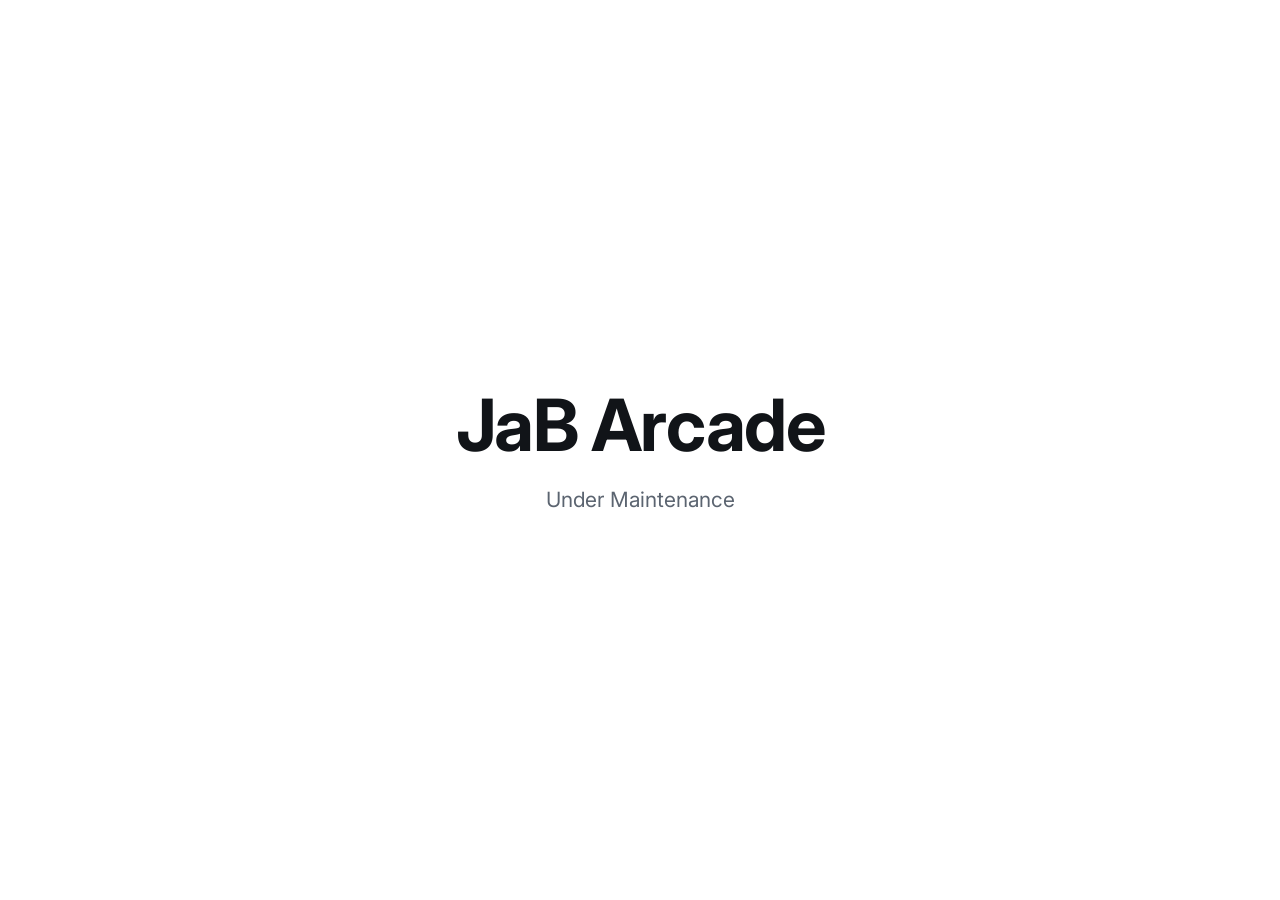
==== index.html @ df2e1625 "Initial Setup" ====
<!doctype html>
<html lang="en">
<head>
  <meta charset="utf-8">
  <meta name="viewport" content="width=device-width, initial-scale=1">
  <title>JaB Arcade — Under Maintenance</title>
  <meta name="description" content="JaB Arcade is currently under maintenance.">
  <link rel="canonical" href="https://jabarcade.com/">
  <link rel="icon" href="favicon.svg" type="image/svg+xml">
  <link rel="preconnect" href="https://fonts.googleapis.com">
  <link rel="preconnect" href="https://fonts.gstatic.com" crossorigin>
  <link href="https://fonts.googleapis.com/css2?family=Inter:wght@400;500;600;700&display=swap" rel="stylesheet">
  <link rel="stylesheet" href="styles.css">
</head>
<body>
  <main class="maintenance">
    <h1>JaB Arcade</h1>
    <p class="lead">Under Maintenance</p>
  </main>
</body>
</html>
---- styles.css ----
:root {
  --bg: #ffffff;
  --bg-alt: #f6f7f9;
  --text: #111418;
  --muted: #5b6470;
  --border: #e4e7eb;
  --accent: #4f46e5;
  --accent-hover: #4338ca;
  --radius: 10px;
  --max: 1080px;
}

@media (prefers-color-scheme: dark) {
  :root {
    --bg: #0e1014;
    --bg-alt: #161a20;
    --text: #eef0f3;
    --muted: #9aa3ae;
    --border: #262b33;
    --accent: #818cf8;
    --accent-hover: #a5b4fc;
  }
}

*,
*::before,
*::after { box-sizing: border-box; }

html { scroll-behavior: smooth; }

body {
  margin: 0;
  font-family: "Inter", system-ui, -apple-system, "Segoe UI", Roboto, sans-serif;
  font-size: 17px;
  line-height: 1.6;
  color: var(--text);
  background: var(--bg);
  -webkit-font-smoothing: antialiased;
}

a { color: var(--accent); text-decoration: none; }
a:hover { color: var(--accent-hover); }

h1, h2, h3 { line-height: 1.15; letter-spacing: -0.02em; margin: 0; }

.container {
  max-width: var(--max);
  margin: 0 auto;
  padding: 0 24px;
}

/* Header */
.site-header {
  position: sticky;
  top: 0;
  z-index: 10;
  background: color-mix(in srgb, var(--bg) 85%, transparent);
  backdrop-filter: blur(8px);
  border-bottom: 1px solid var(--border);
}

.header-inner {
  display: flex;
  align-items: center;
  justify-content: space-between;
  height: 64px;
}

.logo {
  display: inline-flex;
  align-items: center;
  gap: 10px;
  font-weight: 700;
  color: var(--text);
}
.logo:hover { color: var(--text); }

.logo-mark {
  display: grid;
  place-items: center;
  width: 32px;
  height: 32px;
  border-radius: 8px;
  background: var(--accent);
  color: #fff;
  font-size: 16px;
}

nav a {
  color: var(--muted);
  font-weight: 500;
  margin-left: 24px;
}
nav a:hover { color: var(--text); }

/* Hero */
.hero { padding: 120px 0 112px; }

.eyebrow {
  color: var(--accent);
  font-weight: 600;
  font-size: 14px;
  text-transform: uppercase;
  letter-spacing: 0.08em;
  margin: 0 0 16px;
}

.hero h1 {
  font-size: clamp(40px, 7vw, 72px);
  font-weight: 700;
  max-width: 14ch;
}

.lead {
  font-size: clamp(18px, 2.2vw, 21px);
  color: var(--muted);
  max-width: 560px;
  margin: 24px 0 36px;
}

.button {
  display: inline-block;
  padding: 12px 22px;
  border-radius: var(--radius);
  background: var(--accent);
  color: #fff;
  font-weight: 600;
  transition: background 0.15s ease;
}
.button:hover { background: var(--accent-hover); color: #fff; }

/* About */
.about {
  padding: 96px 0;
  background: var(--bg-alt);
  border-top: 1px solid var(--border);
  border-bottom: 1px solid var(--border);
}

.about-grid {
  display: grid;
  grid-template-columns: 1fr 2fr;
  gap: 48px;
}

.about h2 { font-size: 36px; }

.about-body > p { margin: 0 0 18px; color: var(--muted); }

.values {
  list-style: none;
  padding: 0;
  margin: 40px 0 0;
  display: grid;
  grid-template-columns: repeat(3, 1fr);
  gap: 16px;
}

.values li {
  background: var(--bg);
  border: 1px solid var(--border);
  border-radius: var(--radius);
  padding: 20px;
}

.values h3 { font-size: 17px; margin-bottom: 6px; }
.values p { margin: 0; font-size: 15px; color: var(--muted); }

/* Footer */
.site-footer { padding: 32px 0; color: var(--muted); font-size: 15px; }

.footer-inner {
  display: flex;
  justify-content: space-between;
  align-items: center;
  gap: 16px;
  flex-wrap: wrap;
}
.footer-inner p { margin: 0; }

/* Maintenance */
.maintenance {
  min-height: 100vh;
  display: flex;
  flex-direction: column;
  align-items: center;
  justify-content: center;
  text-align: center;
  padding: 0 16px;
}
.maintenance h1 { font-size: clamp(40px, 8vw, 72px); }
.maintenance .lead { margin: 16px 0 0; }

/* Responsive */
@media (max-width: 820px) {
  .about-grid { grid-template-columns: 1fr; gap: 24px; }
  .values { grid-template-columns: 1fr; }
}

@media (max-width: 480px) {
  .container { padding: 0 16px; }
  .hero { padding: 80px 0 72px; }
  .about { padding: 64px 0; }
}
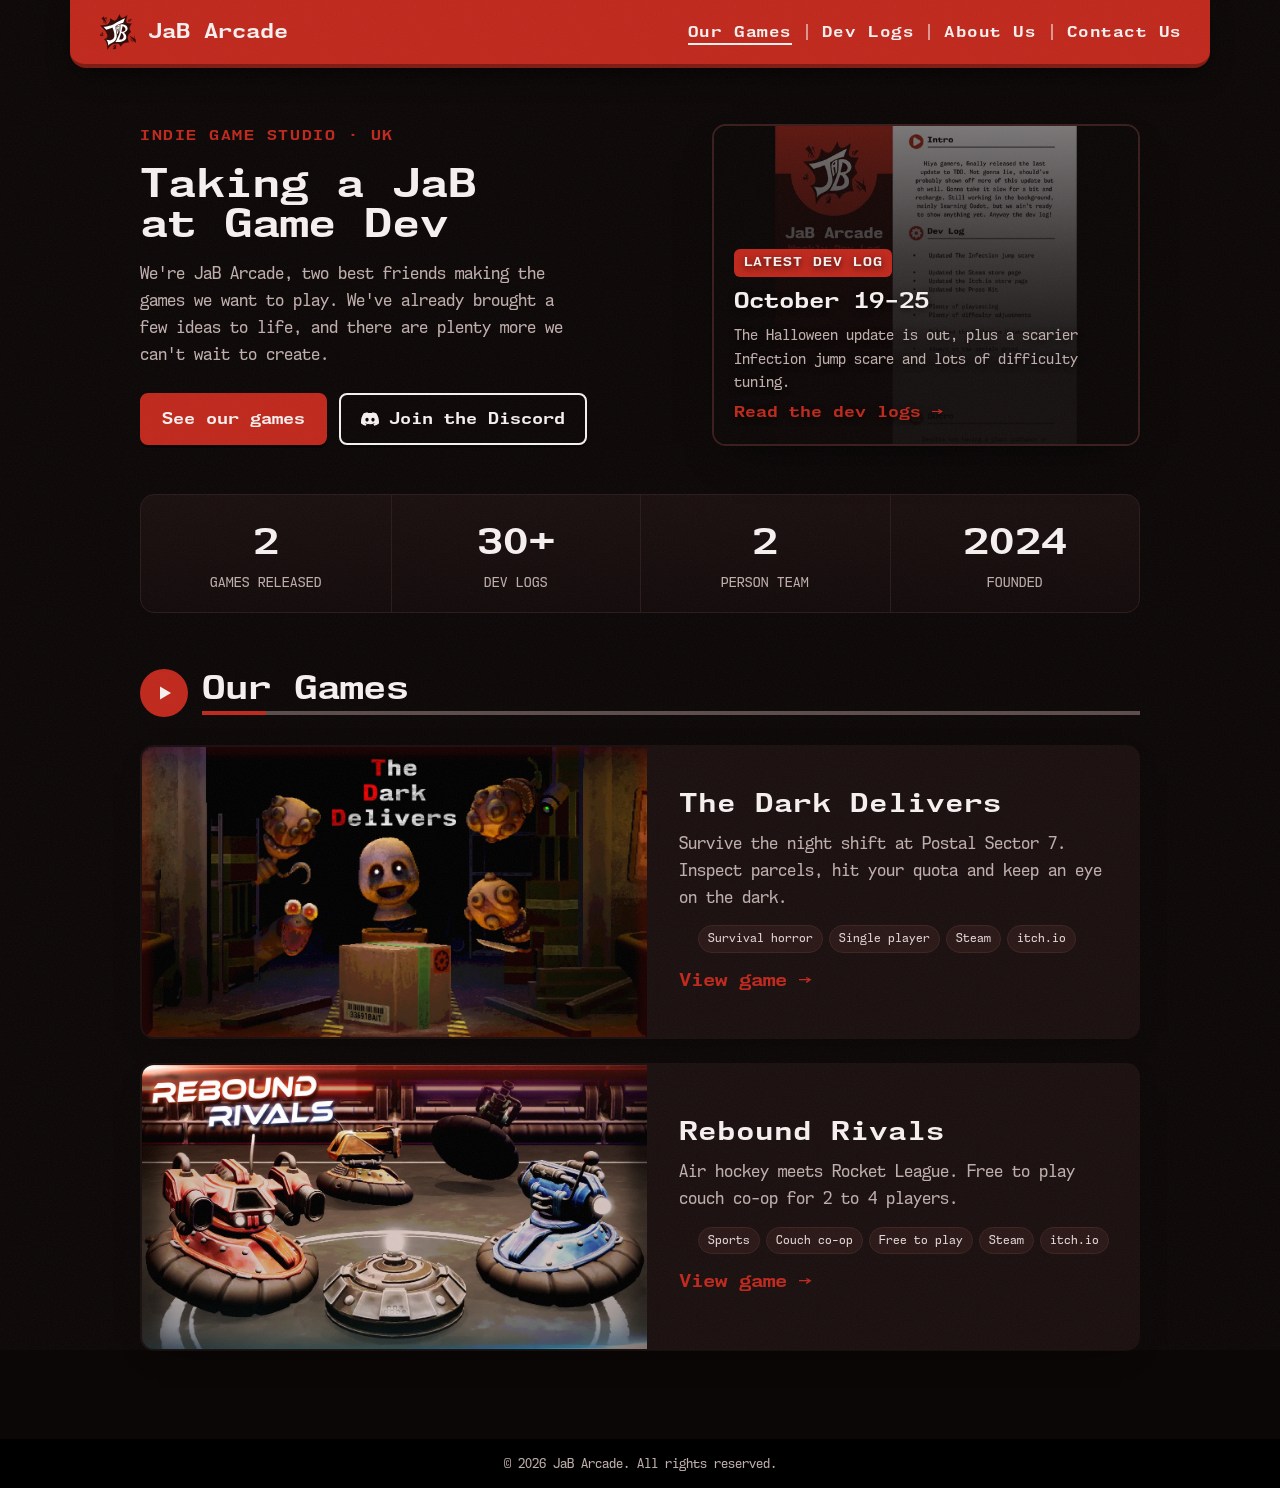
==== commit 266c3e3a: "New Site Layout" ====
--- a/index.html
+++ b/index.html
@@ -1,21 +1,100 @@
 <!doctype html>
 <html lang="en">
 <head>
-  <meta charset="utf-8">
-  <meta name="viewport" content="width=device-width, initial-scale=1">
-  <title>JaB Arcade — Under Maintenance</title>
-  <meta name="description" content="JaB Arcade is currently under maintenance.">
-  <link rel="canonical" href="https://jabarcade.com/">
-  <link rel="icon" href="favicon.svg" type="image/svg+xml">
-  <link rel="preconnect" href="https://fonts.googleapis.com">
-  <link rel="preconnect" href="https://fonts.gstatic.com" crossorigin>
-  <link href="https://fonts.googleapis.com/css2?family=Inter:wght@400;500;600;700&display=swap" rel="stylesheet">
-  <link rel="stylesheet" href="styles.css">
+<meta charset="utf-8">
+<meta name="viewport" content="width=device-width, initial-scale=1, viewport-fit=cover">
+<title>JaB Arcade | Indie Game Studio</title>
+<meta name="description" content="JaB Arcade is a two-person indie game studio from the UK, making The Dark Delivers and Rebound Rivals.">
+<link rel="canonical" href="https://jabarcade.com/">
+<link rel="icon" href="img/favicon-32.png" sizes="32x32" type="image/png">
+<link rel="apple-touch-icon" href="img/apple-touch-icon.png">
+<meta name="theme-color" content="#c0281c">
+<meta property="og:type" content="website">
+<meta property="og:site_name" content="JaB Arcade">
+<meta property="og:title" content="JaB Arcade">
+<meta property="og:description" content="JaB Arcade is a two-person indie game studio from the UK, making The Dark Delivers and Rebound Rivals.">
+<meta property="og:url" content="https://jabarcade.com/">
+<meta property="og:image" content="https://jabarcade.com/img/og-jab.jpg">
+<meta property="og:image:width" content="1200">
+<meta property="og:image:height" content="630">
+<meta name="twitter:card" content="summary_large_image">
+<link rel="stylesheet" href="style.css">
+<style>html{padding-block:env(safe-area-inset-top,0px) env(safe-area-inset-bottom,0px)}body{margin:0}</style>
 </head>
 <body>
-  <main class="maintenance">
-    <h1>JaB Arcade</h1>
-    <p class="lead">Under Maintenance</p>
-  </main>
+<header>
+  <div class="wrap hd">
+    <a class="brand" href="index.html"><img src="img/logo.svg" alt="" width="40" height="40">JaB Arcade</a>
+    <button type="button" class="menu-btn" aria-label="Open menu" aria-expanded="false"><span></span><span></span><span></span></button>
+    <nav class="nav" aria-label="Main">
+      <a href="index.html#games" aria-current="page">Our Games</a>
+      <a href="devlogs.html">Dev Logs</a>
+      <a href="about.html">About Us</a>
+      <a href="contact.html">Contact Us</a>
+    </nav>
+  </div>
+</header>
+
+<main class="wrap">
+  <section class="home-intro">
+    <div class="intro-text">
+      <span class="eyebrow">Indie game studio · UK</span>
+      <h1>Taking a JaB at Game Dev</h1>
+      <p>We're JaB Arcade, two best friends making the games we want to play. We've already brought a few ideas to life, and there are plenty more we can't wait to create.</p>
+      <div class="cta">
+        <a class="btn" href="#games">See our games</a>
+        <a class="btn line" href="https://discord.gg/TVny644Y8V" target="_blank" rel="noopener"><svg class="bi" viewBox="0 0 24 24" aria-hidden="true"><path d="M20.317 4.3698a19.7913 19.7913 0 00-4.8851-1.5152.0741.0741 0 00-.0785.0371c-.211.3753-.4447.8648-.6083 1.2495-1.8447-.2762-3.68-.2762-5.4868 0-.1636-.3933-.4058-.8742-.6177-1.2495a.077.077 0 00-.0785-.037 19.7363 19.7363 0 00-4.8852 1.515.0699.0699 0 00-.0321.0277C.5334 9.0458-.319 13.5799.0992 18.0578a.0824.0824 0 00.0312.0561c2.0528 1.5076 4.0413 2.4228 5.9929 3.0294a.0777.0777 0 00.0842-.0276c.4616-.6304.8731-1.2952 1.226-1.9942a.076.076 0 00-.0416-.1057c-.6528-.2476-1.2743-.5495-1.8722-.8923a.077.077 0 01-.0076-.1277c.1258-.0943.2517-.1923.3718-.2914a.0743.0743 0 01.0776-.0105c3.9278 1.7933 8.18 1.7933 12.0614 0a.0739.0739 0 01.0785.0095c.1202.099.246.1981.3728.2924a.077.077 0 01-.0066.1276 12.2986 12.2986 0 01-1.873.8914.0766.0766 0 00-.0407.1067c.3604.698.7719 1.3628 1.225 1.9932a.076.076 0 00.0842.0286c1.961-.6067 3.9495-1.5219 6.0023-3.0294a.077.077 0 00.0313-.0552c.5004-5.177-.8382-9.6739-3.5485-13.6604a.061.061 0 00-.0312-.0286zM8.02 15.3312c-1.1825 0-2.1569-1.0857-2.1569-2.419 0-1.3332.9555-2.4189 2.157-2.4189 1.2108 0 2.1757 1.0952 2.1568 2.419 0 1.3332-.9555 2.4189-2.1569 2.4189zm7.9748 0c-1.1825 0-2.1569-1.0857-2.1569-2.419 0-1.3332.9554-2.4189 2.1569-2.4189 1.2108 0 2.1757 1.0952 2.1568 2.419 0 1.3332-.946 2.4189-2.1568 2.4189Z"/></svg>Join the Discord</a>
+      </div>
+    </div>
+    <a class="news" href="devlogs.html">
+      <img src="img/devlogs/2026-10-26-t.webp" alt="" width="640" height="640" style="object-position:center 12%">
+      <span class="news-body">
+        <span class="tag">Latest dev log</span>
+        <strong>October 19-25</strong>
+        <span class="ds">The Halloween update is out, plus a scarier Infection jump scare and lots of difficulty tuning.</span>
+        <span class="go">Read the dev logs &rarr;</span>
+      </span>
+    </a>
+  </section>
+
+  <section class="stats" aria-label="JaB Arcade in numbers">
+    <div><strong data-count="2">2</strong><span>games released</span></div>
+    <div><strong data-count="30" data-suffix="+">30+</strong><span>dev logs</span></div>
+    <div><strong data-count="2">2</strong><span>person team</span></div>
+    <div><strong data-count="2024">2024</strong><span>founded</span></div>
+  </section>
+
+  <section class="section" id="games">
+    <div class="sh">
+      <span class="ico"><svg viewBox="0 0 24 24"><path d="M8 5.5v13l11-6.5z"/></svg></span>
+      <div><h2>Our Games</h2></div>
+    </div>
+
+    <a class="game" href="the-dark-delivers.html">
+      <div class="media"><img src="img/tdd-capsule.webp" alt="The Dark Delivers key art" width="1232" height="706"></div>
+      <div class="info">
+        <h3>The Dark Delivers</h3>
+        <p>Survive the night shift at Postal Sector 7. Inspect parcels, hit your quota and keep an eye on the dark.</p>
+        <ul class="chips"><li>Survival horror</li><li>Single player</li><li>Steam</li><li>itch.io</li></ul>
+        <span class="go">View game &rarr;</span>
+      </div>
+    </a>
+
+    <a class="game" href="rebound-rivals.html">
+      <div class="media"><img src="img/rr-cover.webp" alt="Rebound Rivals cover art" width="1232" height="693"></div>
+      <div class="info">
+        <h3>Rebound Rivals</h3>
+        <p>Air hockey meets Rocket League. Free to play couch co-op for 2 to 4 players.</p>
+        <ul class="chips"><li>Sports</li><li>Couch co-op</li><li>Free to play</li><li>Steam</li><li>itch.io</li></ul>
+        <span class="go">View game &rarr;</span>
+      </div>
+    </a>
+  </section>
+</main>
+
+<footer>
+  <div class="wrap">&copy; 2026 JaB Arcade. All rights reserved.</div>
+</footer>
+<script src="site.js"></script>
 </body>
 </html>
--- a/style.css
+++ b/style.css
@@ -0,0 +1,414 @@
+@font-face{font-family:"NK57 Mono";font-weight:400;font-display:swap;src:url("fonts/nk57-mono.woff2") format("woff2")}
+@font-face{font-family:"NK57 Mono Bold";font-weight:700;font-display:swap;src:url("fonts/nk57-mono-bold.woff2") format("woff2")}
+/* Layout: devlog style, darkened. Maroon hero band with the logo in a red circle, then sections headed by red circle icons and grey rules. Single dark look by choice. */
+:root{
+  --bg:#0c0707; --maroon:#300c0b; --panel:#1a0f0f;
+  --red:#c0281c; --white:#f6f1f0; --muted:#bfaeac; --rule:#5c4c4b;
+  --display:"NK57 Mono Bold","Consolas","Courier New",monospace;
+  --mono:"NK57 Mono",ui-monospace,Consolas,"Courier New",monospace;
+  color-scheme:dark;
+}
+*{box-sizing:border-box}
+body{background:var(--bg);color:var(--white);font-family:var(--mono);font-size:1rem;line-height:1.7;overflow-x:hidden}
+img{display:block;max-width:100%;height:auto}
+a{color:inherit}
+h1,h2,h3{font-family:var(--display);font-weight:700;line-height:1.1;margin:0;text-wrap:balance}
+p{margin:0}
+.wrap{max-width:1040px;margin-inline:auto;padding-inline:20px}
+:focus-visible{outline:3px solid var(--white);outline-offset:3px;border-radius:4px}
+
+/* header */
+header{background:var(--red);position:sticky;top:env(safe-area-inset-top,0px);z-index:10;border-bottom:4px solid #7d1a12;box-shadow:0 8px 24px rgba(0,0,0,.85),0 2px 0 rgba(0,0,0,.6)}
+.hd{display:flex;align-items:center;justify-content:space-between;gap:16px;padding-block:12px;flex-wrap:wrap}
+.brand{font-family:var(--display);font-weight:700;font-size:1.15rem;text-decoration:none;display:flex;align-items:center;gap:10px}
+.brand img{width:40px;height:40px}
+.nav{display:flex;gap:6px 0;flex-wrap:wrap;align-items:center}
+.nav a{padding-inline:14px;line-height:1.2}
+.nav a + a{border-left:2px solid rgba(246,241,240,.55)}
+.nav a:last-child{padding-right:0}
+.nav a{text-decoration:none;font-weight:700;font-size:.9rem}
+
+.cta{display:flex;gap:12px;justify-content:center;flex-wrap:wrap;margin-top:28px}
+.btn{display:inline-block;font-family:var(--display);font-weight:700;font-size:.9rem;text-decoration:none;padding:12px 20px;border-radius:8px;background:var(--red);color:var(--white);border:2px solid var(--red)}
+.btn:hover{background:var(--white);color:var(--red);border-color:var(--white)}
+.btn.line{background:transparent;border-color:var(--white)}
+.btn.line:hover{background:var(--white);color:var(--maroon)}
+
+/* section heads like the devlog */
+.section{padding-block:56px}
+.sh{display:grid;grid-template-columns:auto 1fr;gap:14px;align-items:center;margin-bottom:28px}
+.ico{width:48px;height:48px;border-radius:50%;background:var(--red);display:grid;place-items:center}
+.ico svg{width:24px;height:24px;fill:var(--white)}
+.sh div{border-bottom:4px solid var(--rule);padding-bottom:6px}
+.sh h2{font-size:clamp(1.4rem,4vw,1.9rem)}
+
+/* games */
+.game{display:grid;grid-template-columns:1.1fr 1fr;gap:32px;align-items:center;background:var(--panel);border-radius:14px;overflow:hidden}
+.game + .game{margin-top:24px}
+.game > *{min-width:0}
+.game .info{padding:28px 28px 28px 0;display:grid;gap:14px}
+.game h3{font-size:1.5rem}
+.game h3 .r{color:var(--red)}
+.game p{color:var(--muted)}
+.game ul{margin:0;padding-left:1.2em;color:var(--white)}
+.game li::marker{color:var(--red)}
+.links{display:flex;gap:16px;flex-wrap:wrap;align-items:center}
+.more{font-weight:700;color:var(--red);text-decoration:none}
+.more:hover{text-decoration:underline;text-underline-offset:4px}
+.game .media{align-self:stretch}
+.game .media img{width:100%;height:100%;object-fit:cover}
+
+
+/* studio + community */
+.team{display:grid;grid-template-columns:repeat(2,1fr);gap:14px}
+.person{background:var(--panel);border-radius:12px;padding:20px;display:flex;gap:16px;align-items:center}
+
+.person h3{font-size:1.05rem;margin-bottom:4px}.person p{color:var(--muted);font-size:.9rem}
+.intro{color:var(--muted);max-width:60ch;margin-bottom:22px}
+.socials{display:grid;grid-template-columns:repeat(3,1fr);gap:10px;margin-top:22px}
+.socials a{background:var(--panel);border-radius:10px;padding:12px 16px;text-decoration:none;font-weight:700;display:flex;justify-content:space-between;border:1px solid transparent}
+.socials a::after{content:"\2192";color:var(--red)}
+.socials a:hover{border-color:var(--red)}
+
+footer{background:#000;text-align:center;padding-block:14px;margin-top:auto;font-size:.78rem;color:var(--muted);position:relative;z-index:1}
+
+@media (max-width:820px){
+  .game{grid-template-columns:1fr;gap:0}
+  .game .info{padding:22px}
+  .socials{grid-template-columns:repeat(2,1fr)}
+}
+@media (max-width:520px){
+  .team{grid-template-columns:1fr}
+}
+@media (prefers-reduced-motion:reduce){*{animation:none!important}}
+
+/* shared page bits */
+a.game{text-decoration:none;color:inherit;border:2px solid transparent;transition:border-color .15s,transform .15s}
+a.game:hover{border-color:var(--red);transform:translateY(-3px)}
+a.game .go{font-family:var(--display);font-weight:700;color:var(--red)}
+
+/* game pages */
+.ghero{position:relative;background:var(--maroon);overflow:hidden}
+.ghero .bgimg{position:absolute;top:0;right:0;width:70%;height:100%;object-fit:cover;object-position:right center;opacity:.5}
+.ghero::before{content:"";position:absolute;inset:0;z-index:1;background:linear-gradient(90deg,var(--maroon) 0 35%,rgba(48,12,11,.85) 55%,rgba(48,12,11,.2) 100%)}
+.ghero .wrap{position:relative;z-index:2}
+@media (max-width:820px){.ghero .bgimg{width:100%;opacity:.25}.ghero::before{background:rgba(48,12,11,.75)}}
+.ghero .in{position:relative;padding-block:72px 56px;display:grid;gap:16px;max-width:640px}
+.ghero h1{font-size:clamp(2rem,7vw,3.4rem)}
+.ghero h1 .r{color:var(--red)}
+.ghero p{color:var(--white);font-size:1.05rem}
+.ghero .cta{justify-content:flex-start;margin-top:8px}
+.back{display:inline-block;color:var(--muted);text-decoration:none;font-size:.9rem}
+.back:hover{color:var(--white)}
+.cols{display:grid;grid-template-columns:1.4fr 1fr;gap:40px}
+.cols > *{min-width:0}
+.prose p{color:var(--muted);margin-bottom:14px;max-width:62ch}
+.feat{margin:0;padding-left:1.2em}
+.feat li{margin-bottom:6px}
+.feat li::marker{color:var(--red)}
+.facts{background:var(--panel);border-radius:12px;padding:20px;margin:0;display:grid;gap:12px;align-self:start}
+.facts div{display:grid;gap:2px}
+.facts dt{color:var(--muted);font-size:.8rem;text-transform:uppercase;letter-spacing:.08em}
+.facts dd{margin:0}
+.callout{background:var(--maroon);border-left:4px solid var(--red);border-radius:10px;padding:20px 22px}
+.callout h3{font-size:1.2rem;margin-bottom:8px}
+.callout p{color:var(--muted)}
+.shots{display:grid;grid-template-columns:repeat(2,1fr);gap:14px}
+.shots img{border-radius:10px}
+.monsters{display:grid;grid-template-columns:repeat(4,1fr);gap:14px}
+.monsters figcaption span{color:var(--muted);font-weight:400}
+.monsters figure{margin:0;background:#000;border-radius:12px;overflow:hidden;border:1px solid var(--maroon)}
+.monsters figcaption{padding:8px 12px;font-weight:700;font-size:.85rem}
+/* The Threadies: first image sits underneath, the other two fade in over it in turn (3s each) */
+.cycle{position:relative}
+.cycle img + img{position:absolute;inset:0;width:100%;height:100%;opacity:0;animation:tcycle 9s ease-in-out infinite backwards}
+.cycle img:nth-child(2){animation-delay:3s}
+.cycle img:nth-child(3){animation-delay:6s}
+@keyframes tcycle{0%{opacity:0}5%{opacity:1}33.3%{opacity:1}38%{opacity:0}100%{opacity:0}}
+@media (max-width:820px){.cols{grid-template-columns:1fr;gap:28px}.monsters{grid-template-columns:repeat(2,1fr)}}
+@media (max-width:520px){.shots{grid-template-columns:1fr}}
+
+
+#games{scroll-margin-top:80px}
+.avimg{flex:none;width:88px;height:88px;border-radius:50%;object-fit:cover;border:3px solid var(--red)}
+
+/* gentle animated wave side panels (wide screens) */
+body::before,body::after{content:"";position:fixed;top:0;bottom:0;width:calc((100vw - 1080px) / 2 - 52px);background:#1a0e0e;z-index:-1;pointer-events:none;
+  -webkit-mask-image:url("data:image/svg+xml,%3Csvg%20xmlns%3D%27http%3A//www.w3.org/2000/svg%27%20viewBox%3D%270%200%20100%20400%27%20preserveAspectRatio%3D%27none%27%3E%3Cpath%20d%3D%27M0%200H92C97%2050%2097%20150%2092%20200C87%20250%2087%20350%2092%20400H0Z%27/%3E%3C/svg%3E");mask-image:url("data:image/svg+xml,%3Csvg%20xmlns%3D%27http%3A//www.w3.org/2000/svg%27%20viewBox%3D%270%200%20100%20400%27%20preserveAspectRatio%3D%27none%27%3E%3Cpath%20d%3D%27M0%200H92C97%2050%2097%20150%2092%20200C87%20250%2087%20350%2092%20400H0Z%27/%3E%3C/svg%3E");-webkit-mask-size:100% 1400px;mask-size:100% 1400px;-webkit-mask-repeat:repeat-y;mask-repeat:repeat-y;
+  animation:wave 20s linear infinite}
+body::before{left:0}
+body::after{right:0;transform:scaleX(-1);animation-duration:25s;animation-direction:reverse}
+@keyframes wave{from{-webkit-mask-position:0 0;mask-position:0 0}to{-webkit-mask-position:0 1400px;mask-position:0 1400px}}
+@media (max-width:1300px){body::before,body::after{display:none}}
+
+
+/* keep footer at the bottom on short pages */
+body{display:flex;flex-direction:column;min-height:100vh}
+main{flex:1 0 auto;width:100%;padding-bottom:32px}
+.wrap{width:100%}
+body > header,body > section,body > footer{flex:none}
+
+/* ---------- polish ---------- */
+::selection{background:var(--red);color:var(--white)}
+html{scrollbar-color:#4a2a28 var(--bg)}
+html{scroll-behavior:smooth}
+@media (prefers-reduced-motion:reduce){html{scroll-behavior:auto}*{transition:none!important}}
+
+/* header */
+.brand img{transition:transform .25s cubic-bezier(.3,1.6,.5,1)}
+.brand:hover img{transform:rotate(-12deg) scale(1.12)}
+.nav a span,.nav a{position:relative}
+.nav a::after{content:"";position:absolute;left:14px;right:14px;bottom:-5px;height:2px;background:var(--white);transform:scaleX(0);transform-origin:left;transition:transform .2s ease}
+.nav a:last-child::after{right:0}
+.nav a:hover::after,.nav a[aria-current="page"]::after{transform:scaleX(1)}
+
+/* buttons */
+.btn{transition:background .15s,color .15s,border-color .15s,transform .12s,box-shadow .12s;box-shadow:0 3px 0 rgba(0,0,0,.45)}
+.btn:hover{transform:translateY(-2px);box-shadow:0 5px 0 rgba(0,0,0,.45)}
+.btn:active{transform:translateY(1px);box-shadow:0 1px 0 rgba(0,0,0,.45)}
+
+/* section heading rule gets a red lead-in */
+.sh div{border-bottom:none;background:linear-gradient(var(--red),var(--red)) left bottom/64px 4px no-repeat,linear-gradient(var(--rule),var(--rule)) left bottom/100% 4px no-repeat;padding-bottom:10px}
+
+/* game cards */
+a.game{box-shadow:0 10px 30px -18px rgba(0,0,0,.9)}
+a.game .media{overflow:hidden}
+a.game .media img{transition:transform .5s ease}
+a.game:hover .media img{transform:scale(1.04)}
+a.game .go{display:inline-block;transition:transform .2s}
+a.game:hover .go{transform:translateX(6px)}
+
+/* screenshots + monsters */
+.shots img{cursor:zoom-in;transition:transform .2s,box-shadow .2s;box-shadow:0 8px 24px -14px #000}
+.shots img:hover{transform:translateY(-3px);box-shadow:0 14px 30px -14px #000,0 0 0 2px var(--red)}
+.monsters figure{transition:transform .2s,border-color .2s}
+.monsters figure:hover{transform:translateY(-4px);border-color:var(--red)}
+
+/* cards and lists */
+.person,.facts,.socials a{border:1px solid #2a1b1b}
+.socials a{transition:border-color .15s,background .15s}
+.socials a::after{transition:transform .2s}
+.socials a:hover{background:#221414}
+.socials a:hover::after{transform:translateX(4px)}
+.avimg{box-shadow:0 0 0 4px var(--panel),0 6px 16px -6px #000}
+
+/* gentle entrance */
+main,.ghero .in{animation:rise .5s ease-out both}
+@keyframes rise{from{transform:translateY(10px)}to{transform:none}}
+
+/* lightbox */
+.lb{position:fixed;inset:0;z-index:50;background:rgba(5,2,2,.92);display:grid;place-items:center;padding:24px;cursor:zoom-out}
+.lb img{max-width:min(1280px,100%);max-height:86vh;border-radius:10px;box-shadow:0 20px 60px #000}
+.lb button{position:absolute;top:calc(14px + env(safe-area-inset-top,0px));right:16px;background:var(--red);color:var(--white);border:0;border-radius:8px;font-family:var(--display);padding:8px 14px;cursor:pointer}
+.lb .nx,.lb .pv{top:50%;transform:translateY(-50%);padding:12px 14px}
+.lb .pv{left:16px;right:auto}
+[hidden]{display:none!important}
+
+/* socials: featured, small, linktree */
+.si{width:52px;height:52px;flex:none;border-radius:50%;background:var(--b);display:grid;place-items:center;transition:transform .2s;box-shadow:0 6px 16px -8px var(--b)}
+.si svg{width:24px;height:24px;fill:var(--bi)}
+.soc-feat{display:grid;grid-template-columns:repeat(2,1fr);gap:14px;margin-top:14px}
+.sf{position:relative;overflow:hidden;display:flex;align-items:center;gap:18px;padding:22px;border-radius:14px;text-decoration:none;border:1px solid #2a1b1b;background:linear-gradient(120deg,color-mix(in srgb,var(--b) 18%,var(--panel)) 0%,var(--panel) 60%);transition:border-color .2s,transform .2s}
+.sf::before{content:"";position:absolute;left:0;top:0;bottom:0;width:4px;background:var(--b)}
+.sf .si{width:64px;height:64px}.sf .si svg{width:30px;height:30px}
+.sf .txt{display:grid;gap:2px;min-width:0;flex:1}
+.sf strong{font-family:var(--display);font-size:1.3rem}
+.sf .hd{color:var(--white);font-size:.9rem}
+.sf .ds{color:var(--muted);font-size:.85rem}
+.sf .arr{font-size:1.4rem;color:var(--b);transition:transform .2s}
+.sf:hover{border-color:var(--b);transform:translateY(-3px)}
+.sf:hover .arr{transform:translateX(5px)}
+.sf:hover .si{transform:scale(1.06) rotate(-6deg)}
+.soc-small{display:grid;grid-template-columns:repeat(5,1fr);gap:12px;margin-top:14px}
+.soc-small a{display:flex;flex-direction:column;align-items:center;gap:10px;padding:18px 8px 14px;border-radius:12px;text-decoration:none;font-weight:700;font-size:.82rem;background:var(--panel);border:1px solid #2a1b1b;transition:border-color .2s,transform .2s}
+.soc-small .si{width:46px;height:46px}.soc-small .si svg{width:22px;height:22px}
+.soc-small a:hover{border-color:var(--b);transform:translateY(-3px)}
+.soc-small a:hover .si{transform:scale(1.08)}
+.soc-tree{display:flex;align-items:center;gap:18px;margin-top:14px;padding:20px 22px;border-radius:14px;text-decoration:none;border:1px dashed color-mix(in srgb,var(--b) 55%,transparent);background:color-mix(in srgb,var(--b) 7%,var(--bg));transition:border-color .2s,background .2s}
+.soc-tree .txt{display:grid;gap:2px;flex:1;min-width:0}
+.soc-tree strong{font-family:var(--display);font-size:1.1rem}
+.soc-tree .ds{color:var(--muted);font-size:.88rem}
+.soc-tree .btn{background:var(--b);border-color:var(--b);color:#000;white-space:nowrap}
+.soc-tree:hover{border-style:solid;background:color-mix(in srgb,var(--b) 12%,var(--bg))}
+@media (max-width:820px){.soc-feat{grid-template-columns:1fr}.soc-small{grid-template-columns:repeat(3,1fr)}}
+@media (max-width:520px){.soc-small{grid-template-columns:repeat(2,1fr)}.soc-tree{flex-wrap:wrap}.soc-tree .btn{width:100%;text-align:center}}
+
+/* about page logo disc */
+.logo-disc{width:min(260px,70%);aspect-ratio:1;justify-self:center;align-self:center;border-radius:50%;background:var(--red);display:grid;place-items:center;box-shadow:0 0 0 8px var(--panel),0 20px 40px -18px #000}
+.logo-disc img{width:78%;transition:transform .3s cubic-bezier(.3,1.6,.5,1)}
+.logo-disc:hover img{transform:rotate(-8deg) scale(1.05)}
+
+/* header as a centred tab that matches the content column */
+header{background:none;border-bottom:none;box-shadow:none;pointer-events:none}
+header .hd{pointer-events:auto;max-width:1140px;padding-inline:28px;background:var(--red);border-radius:0 0 16px 16px;border-bottom:4px solid #7d1a12;box-shadow:0 10px 26px -6px rgba(0,0,0,.9)}
+@media (max-width:1180px){header .hd{border-radius:0;padding-inline:20px}}
+
+/* home intro */
+.home-intro{display:grid;grid-template-columns:1.25fr 1fr;gap:36px;align-items:center;padding-block:56px 8px}
+.home-intro > *{min-width:0}
+.intro-text{display:grid;gap:16px}
+.eyebrow{font-family:var(--display);font-size:.8rem;letter-spacing:.12em;text-transform:uppercase;color:var(--red)}
+.home-intro h1{font-size:clamp(1.6rem,3.6vw,2.3rem)}
+.home-intro p{color:var(--muted);max-width:48ch}
+.home-intro .cta{justify-content:flex-start;margin-top:8px}
+.news{position:relative;display:block;border-radius:14px;overflow:hidden;text-decoration:none;border:2px solid #3a1d1b;box-shadow:0 18px 40px -20px #000;transition:border-color .2s,transform .2s}
+.news img{width:100%;height:100%;min-height:300px;aspect-ratio:4/3;object-fit:cover;transition:transform .5s}
+.news::after{content:"";position:absolute;inset:0;background:linear-gradient(180deg,rgba(12,7,7,.55) 0%,rgba(12,7,7,.8) 40%,rgba(12,7,7,.96) 75%)}
+.news .news-body{text-shadow:0 2px 6px rgba(0,0,0,.8)}
+.news-body{position:absolute;left:0;right:0;bottom:0;z-index:1;padding:20px;display:grid;gap:6px}
+.news .tag{justify-self:start;background:var(--red);font-family:var(--display);font-size:.72rem;letter-spacing:.08em;text-transform:uppercase;padding:4px 10px;border-radius:6px}
+.news strong{font-family:var(--display);font-size:1.25rem}
+.news .ds{color:var(--muted);font-size:.88rem}
+.news .go{font-family:var(--display);color:var(--red);font-size:.88rem;transition:transform .2s;display:inline-block}
+.news:hover{border-color:var(--red);transform:translateY(-3px)}
+.news:hover img{transform:scale(1.04)}
+.news:hover .go{transform:translateX(5px)}
+@media (max-width:820px){.home-intro{grid-template-columns:1fr;padding-top:36px}}
+
+/* dev logs */
+.lead-in{color:var(--muted);margin:-8px 0 26px}
+.dl-card{background:var(--panel);border:1px solid #2a1b1b;border-radius:14px;overflow:hidden;display:flex;flex-direction:column;transition:border-color .2s,transform .2s}
+.dl-card:hover{border-color:var(--red);transform:translateY(-3px)}
+.dl-thumb{display:block;padding:0;border:0;background:#000;cursor:zoom-in;width:100%}
+.dl-thumb img{width:100%;aspect-ratio:1;object-fit:cover;transition:transform .4s}
+.dl-card:hover .dl-thumb img{transform:scale(1.03)}
+.dl-info{padding:14px 16px 16px;display:grid;gap:4px;align-content:start}
+.dl-info h4{margin:0;font-family:var(--display);font-size:1rem}
+.dl-posted{color:var(--muted);font-size:.8rem}
+.dl-links{display:flex;gap:16px;flex-wrap:wrap;margin-top:8px}
+.dl-links button.more{background:none;border:0;padding:0;font:inherit;font-weight:700;color:var(--red);cursor:pointer}
+.dl-links .more:hover{text-decoration:underline;text-underline-offset:4px}
+.dl-big{display:grid;grid-template-columns:minmax(0,1fr) minmax(0,1fr);margin-bottom:8px}
+.dl-big .dl-info{padding:28px;align-content:center;gap:8px}
+.dl-big h4{font-size:1.5rem}
+.dl-big .tag{justify-self:start;background:var(--red);font-family:var(--display);font-size:.72rem;letter-spacing:.08em;text-transform:uppercase;padding:4px 10px;border-radius:6px}
+.dl-archive{font-family:var(--display);font-size:1.15rem;margin:36px 0 14px}
+.dl-grid{display:grid;grid-template-columns:repeat(3,minmax(0,1fr));gap:16px}
+.dl-text{margin-top:6px;font-size:.85rem;color:var(--muted)}
+.dl-text summary{cursor:pointer;color:var(--white);font-weight:700}
+.dl-text div{margin-top:8px;line-height:1.6}
+.dl-more{margin-top:32px;padding:26px;border:1px dashed #4a2a28;border-radius:14px;display:grid;gap:8px;justify-items:center;text-align:center;color:var(--muted)}
+.dl-more strong{font-family:var(--display);color:var(--white);font-size:1.15rem}
+.dl-more .btn{margin-top:8px}
+.dl-more a{color:var(--red);font-weight:700}
+@media (max-width:820px){.dl-big{grid-template-columns:1fr}.dl-grid{grid-template-columns:repeat(2,minmax(0,1fr))}}
+@media (max-width:480px){.dl-grid{grid-template-columns:1fr}}
+
+/* ---------- polish round 2 ---------- */
+/* page fade in/out */
+body{animation:pagein .35s ease-out both}
+@keyframes pagein{from{opacity:0}to{opacity:1}}
+html.leaving body{opacity:0;transition:opacity .18s ease-in}
+
+/* film grain texture over everything */
+html::after{content:"";position:fixed;inset:-50%;z-index:60;pointer-events:none;opacity:.05;
+  background-image:url("data:image/svg+xml,%3Csvg xmlns='http://www.w3.org/2000/svg' width='160' height='160'%3E%3Cfilter id='n'%3E%3CfeTurbulence type='fractalNoise' baseFrequency='.85' numOctaves='3' stitchTiles='stitch'/%3E%3C/filter%3E%3Crect width='100%25' height='100%25' filter='url(%23n)'/%3E%3C/svg%3E");
+  animation:grain 1.2s steps(4) infinite}
+@keyframes grain{0%{transform:translate(0,0)}25%{transform:translate(-3%,2%)}50%{transform:translate(2%,-3%)}75%{transform:translate(-2%,-1%)}100%{transform:translate(0,0)}}
+
+/* compact header on scroll */
+header .hd{transition:padding .25s ease}
+html.scrolled header .hd{padding-block:6px}
+.brand img{transition:transform .25s cubic-bezier(.3,1.6,.5,1),width .25s,height .25s}
+html.scrolled .brand img{width:32px;height:32px}
+
+/* buttons with brand icons */
+.btn{display:inline-flex;align-items:center;gap:10px}
+.bi{width:18px;height:18px;fill:currentColor;flex:none}
+a.more .bi{width:15px;height:15px;vertical-align:-2px;margin-right:6px}
+.btn{position:relative;overflow:hidden}
+.btn::before{content:"";position:absolute;top:0;bottom:0;left:-60%;width:40%;background:linear-gradient(100deg,transparent,rgba(255,255,255,.35),transparent);transform:skewX(-20deg);transition:left .5s ease}
+.btn:hover::before{left:130%}
+
+/* section icons react on hover */
+.ico{transition:transform .3s cubic-bezier(.3,1.6,.5,1),box-shadow .3s}
+.sh:hover .ico{transform:rotate(-12deg) scale(1.08);box-shadow:0 0 0 6px rgba(192,40,28,.18)}
+
+/* mouse-follow glow on cards */
+.game,.dl-card,.sf,.news{position:relative}
+.game::after,.dl-card::after,.sf::after{content:"";position:absolute;inset:0;pointer-events:none;opacity:0;transition:opacity .25s;border-radius:inherit;
+  background:radial-gradient(260px circle at var(--mx,50%) var(--my,50%),rgba(192,40,28,.16),transparent 70%)}
+.game:hover::after,.dl-card:hover::after,.sf:hover::after{opacity:1}
+
+/* scroll reveal (only applied to things below the first screen) */
+.rv{opacity:0;transform:translateY(18px);transition:opacity .6s ease var(--d,0ms),transform .6s cubic-bezier(.2,.7,.2,1) var(--d,0ms)}
+.rv.in{opacity:1;transform:none}
+
+/* game page hero: slow drift on the background art */
+.ghero .bgimg{animation:drift 24s ease-in-out infinite alternate}
+@keyframes drift{from{transform:scale(1)}to{transform:scale(1.08) translateX(-2%)}}
+
+/* facts panel and callout */
+.facts dt{display:flex;align-items:center;gap:8px}
+.facts dt::before{content:"";width:6px;height:6px;border-radius:50%;background:var(--red)}
+.callout{position:relative;overflow:hidden}
+.callout::after{content:"";position:absolute;right:-40px;top:-40px;width:160px;height:160px;border-radius:50%;background:radial-gradient(circle,rgba(192,40,28,.35),transparent 70%)}
+
+/* back to top */
+.to-top{position:fixed;right:20px;bottom:calc(20px + env(safe-area-inset-bottom,0px));z-index:40;width:46px;height:46px;border-radius:50%;border:0;background:var(--red);color:var(--white);display:grid;place-items:center;cursor:pointer;box-shadow:0 8px 20px -6px #000;opacity:0;transform:translateY(12px);pointer-events:none;transition:opacity .25s,transform .25s,background .2s}
+.to-top svg{width:20px;height:20px;fill:currentColor}
+.to-top.show{opacity:1;transform:none;pointer-events:auto}
+.to-top:hover{background:#d93222;transform:translateY(-3px)}
+
+/* monster cards glow */
+.monsters figure:hover{box-shadow:0 0 0 1px var(--red),0 14px 30px -12px rgba(192,40,28,.6)}
+
+@media (prefers-reduced-motion:reduce){html::after{animation:none}.ghero .bgimg{animation:none}.rv{opacity:1;transform:none}}
+.dl-more a.btn{color:var(--white)}.dl-more a.btn:hover{color:var(--red)}
+
+/* ---------- polish round 3 ---------- */
+/* headline accent */
+.hl{color:var(--red);position:relative;display:inline-block}
+.hl::after{content:"";position:absolute;left:0;right:0;bottom:.02em;height:.12em;background:var(--red);transform:scaleX(0);transform-origin:left;animation:underline .6s .4s cubic-bezier(.2,.7,.2,1) forwards}
+@keyframes underline{to{transform:scaleX(1)}}
+
+/* stats strip */
+.stats{display:grid;grid-template-columns:repeat(4,1fr);margin-top:40px;border:1px solid #2a1b1b;border-radius:14px;background:linear-gradient(180deg,var(--panel),#120a0a);overflow:hidden}
+.stats div{padding:18px 20px;display:grid;gap:2px;text-align:center}
+.stats div + div{border-left:1px solid #2a1b1b}
+.stats strong{font-family:var(--display);font-size:clamp(1.5rem,3.5vw,2.1rem);color:var(--white);font-variant-numeric:tabular-nums}
+.stats span{color:var(--muted);font-size:.8rem;text-transform:uppercase;letter-spacing:.08em}
+@media (max-width:620px){.stats{grid-template-columns:repeat(2,1fr)}.stats div:nth-child(3){border-left:none}.stats div:nth-child(n+3){border-top:1px solid #2a1b1b}}
+
+/* tag chips on game cards */
+.chips{display:flex;flex-wrap:wrap;gap:6px;list-style:none;margin:0;padding:0}
+.chips li{font-size:.72rem;padding:3px 9px;border-radius:999px;background:#2a1716;border:1px solid #3d2321;color:#e3d6d4}
+
+/* devlog month headings */
+.dl-month{grid-column:1/-1;margin:14px 0 -4px;font-family:var(--display);font-size:.85rem;letter-spacing:.1em;text-transform:uppercase;color:var(--red);display:flex;align-items:center;gap:12px}
+.dl-month::after{content:"";flex:1;height:1px;background:#2a1b1b}
+.dl-grid > .dl-month:first-child{margin-top:0}
+
+/* scroll progress bar */
+header{position:sticky}
+header .hd{position:relative}
+.progress{position:absolute;left:14px;right:14px;bottom:-4px;height:3px;background:linear-gradient(90deg,#ff6a4d,var(--white));transform-origin:left;transform:scaleX(0);pointer-events:none;z-index:2}
+
+/* image loading: soft fade instead of a pop */
+main img{transition:opacity .4s ease}
+main img.loading{opacity:0}
+.media,.dl-thumb,.news,.shots{background-color:#140c0c}
+
+/* phone menu */
+.menu-btn{display:none;width:42px;height:42px;border:0;border-radius:10px;background:rgba(0,0,0,.18);cursor:pointer;flex-direction:column;justify-content:center;align-items:center;gap:5px}
+.menu-btn span{display:block;width:20px;height:2px;background:var(--white);transition:transform .25s,opacity .2s}
+@media (max-width:700px){
+  .menu-btn{display:flex}
+  .hd{flex-wrap:nowrap}
+  .nav{position:absolute;left:0;right:0;top:100%;flex-direction:column;align-items:stretch;gap:0;background:var(--red);border-bottom:4px solid #7d1a12;box-shadow:0 14px 24px -10px #000;padding:6px 20px 14px;transform-origin:top;transform:scaleY(.8);opacity:0;pointer-events:none;transition:transform .2s,opacity .2s}
+  .nav a{padding:12px 0;font-size:1rem}
+  .nav a + a{border-left:none;border-top:1px solid rgba(246,241,240,.25)}
+  .nav a::after{display:none}
+  .nav a[aria-current="page"]{text-decoration:underline;text-underline-offset:5px}
+  html.menu-open .nav{transform:none;opacity:1;pointer-events:auto}
+  html.menu-open .menu-btn span:nth-child(1){transform:translateY(7px) rotate(45deg)}
+  html.menu-open .menu-btn span:nth-child(2){opacity:0}
+  html.menu-open .menu-btn span:nth-child(3){transform:translateY(-7px) rotate(-45deg)}
+  header .hd{position:relative}
+}
+@media (prefers-reduced-motion:reduce){.hl::after{animation:none;transform:none}}
+
+/* menu: use the wide heading font instead of faux-bold condensed, plus a little letter spacing */
+.nav a{font-family:var(--display);font-weight:700;font-size:.85rem;letter-spacing:.04em}
+
+
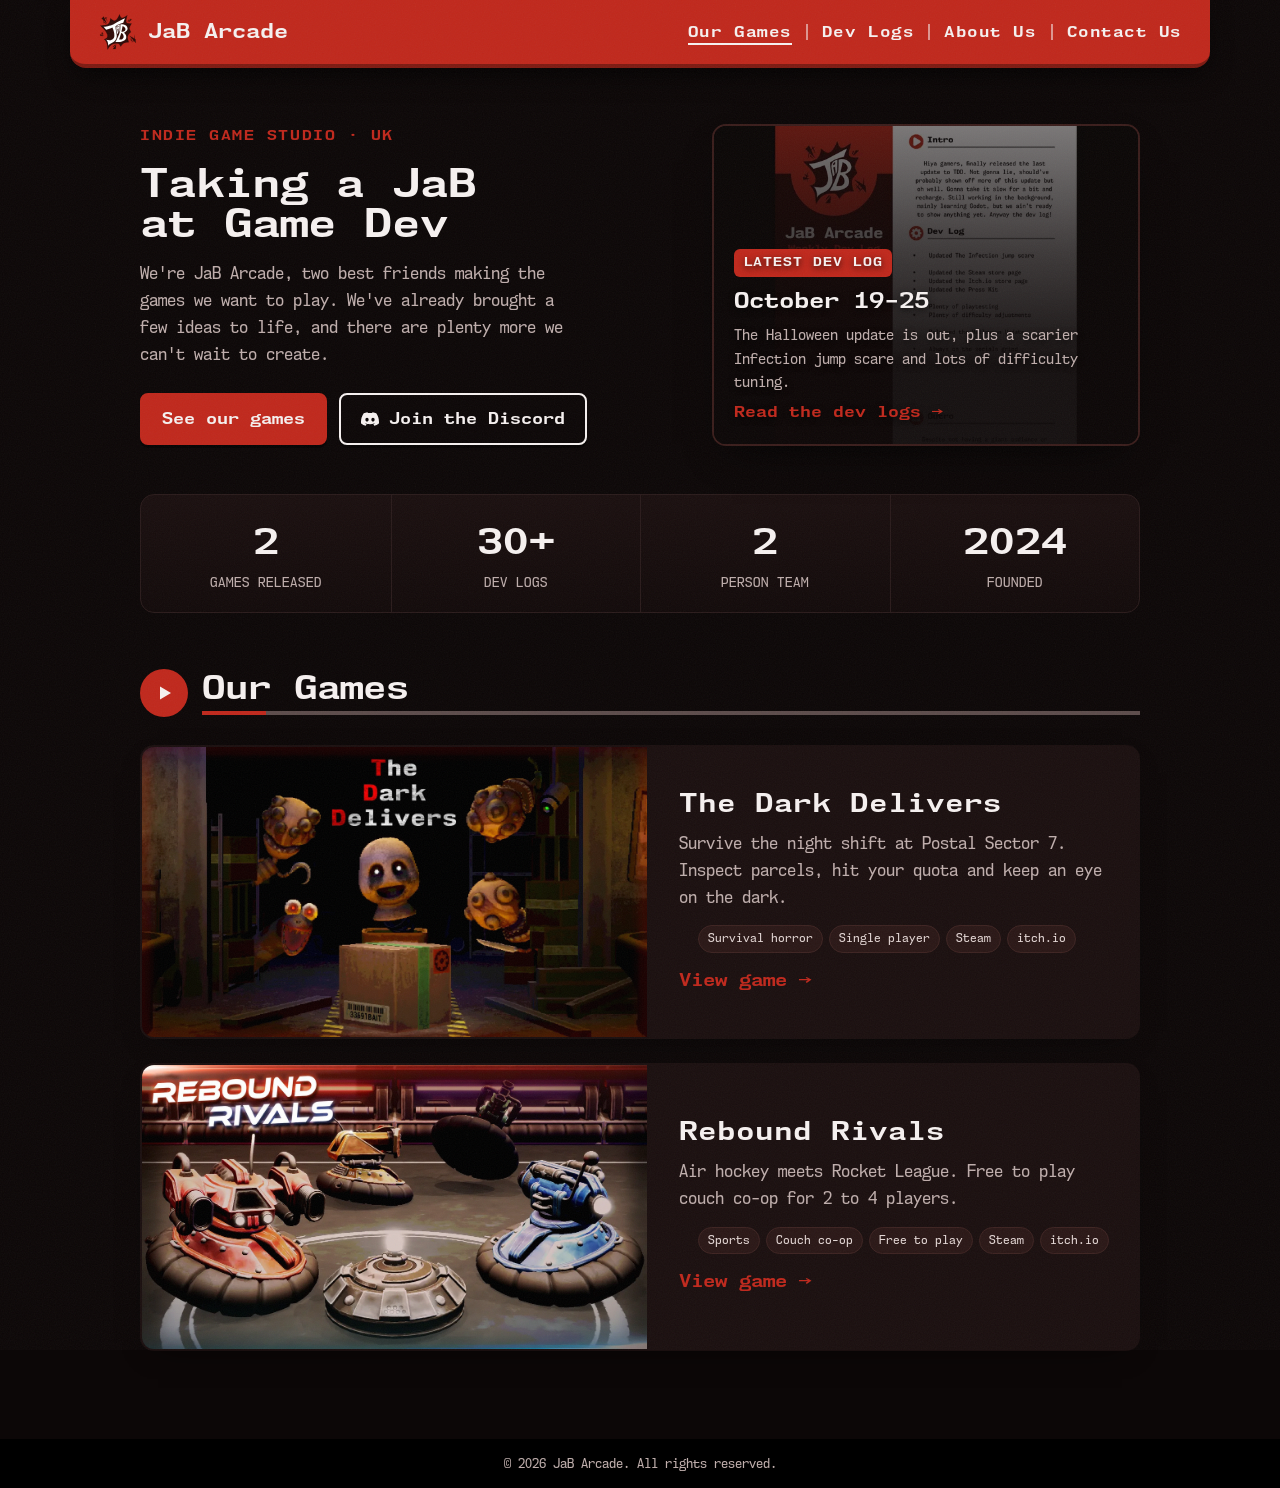
==== commit d1204619: "Idle Bug Fix" ====
--- a/index.html
+++ b/index.html
@@ -4,33 +4,33 @@
 <meta charset="utf-8">
 <meta name="viewport" content="width=device-width, initial-scale=1, viewport-fit=cover">
 <title>JaB Arcade | Indie Game Studio</title>
-<meta name="description" content="JaB Arcade is a two-person indie game studio from the UK, making The Dark Delivers and Rebound Rivals.">
-<link rel="canonical" href="https://jabarcade.com/">
-<link rel="icon" href="img/favicon-32.png" sizes="32x32" type="image/png">
-<link rel="apple-touch-icon" href="img/apple-touch-icon.png">
+<meta name="description" content="JaB Arcade is a two-person indie game studio from the UK. Creators of The Dark Delivers.">
+<link rel="canonical" href="https://testing.jabarcade.com/">
+<link rel="icon" href="/img/favicon-32.png" sizes="32x32" type="image/png">
+<link rel="apple-touch-icon" href="/img/apple-touch-icon.png">
 <meta name="theme-color" content="#c0281c">
 <meta property="og:type" content="website">
 <meta property="og:site_name" content="JaB Arcade">
 <meta property="og:title" content="JaB Arcade">
-<meta property="og:description" content="JaB Arcade is a two-person indie game studio from the UK, making The Dark Delivers and Rebound Rivals.">
-<meta property="og:url" content="https://jabarcade.com/">
-<meta property="og:image" content="https://jabarcade.com/img/og-jab.jpg">
+<meta property="og:description" content="JaB Arcade is a two-person indie game studio from the UK. Creators of The Dark Delivers.">
+<meta property="og:url" content="https://testing.jabarcade.com/">
+<meta property="og:image" content="https://testing.jabarcade.com/img/og-jab.jpg">
 <meta property="og:image:width" content="1200">
 <meta property="og:image:height" content="630">
 <meta name="twitter:card" content="summary_large_image">
-<link rel="stylesheet" href="style.css">
-<style>html{padding-block:env(safe-area-inset-top,0px) env(safe-area-inset-bottom,0px)}body{margin:0}</style>
+<link rel="stylesheet" href="/style.css">
+<style>html{padding-block:env(safe-area-inset-top,0px) env(safe-area-inset-bottom,0px);background:#0c0707;color:#f6f1f0;font-family:Consolas,"Courier New",monospace}body{margin:0}a{color:inherit}svg{width:1.25em;height:1.25em}</style>
 </head>
 <body>
 <header>
   <div class="wrap hd">
-    <a class="brand" href="index.html"><img src="img/logo.svg" alt="" width="40" height="40">JaB Arcade</a>
+    <a class="brand" href="/"><img src="/img/logo.svg" alt="" width="40" height="40">JaB Arcade</a>
     <button type="button" class="menu-btn" aria-label="Open menu" aria-expanded="false"><span></span><span></span><span></span></button>
     <nav class="nav" aria-label="Main">
-      <a href="index.html#games" aria-current="page">Our Games</a>
-      <a href="devlogs.html">Dev Logs</a>
-      <a href="about.html">About Us</a>
-      <a href="contact.html">Contact Us</a>
+      <a href="/#games" aria-current="page">Our Games</a>
+      <a href="/devlogs/">Dev Logs</a>
+      <a href="/about/">About Us</a>
+      <a href="/contact/">Contact Us</a>
     </nav>
   </div>
 </header>
@@ -46,8 +46,8 @@
         <a class="btn line" href="https://discord.gg/TVny644Y8V" target="_blank" rel="noopener"><svg class="bi" viewBox="0 0 24 24" aria-hidden="true"><path d="M20.317 4.3698a19.7913 19.7913 0 00-4.8851-1.5152.0741.0741 0 00-.0785.0371c-.211.3753-.4447.8648-.6083 1.2495-1.8447-.2762-3.68-.2762-5.4868 0-.1636-.3933-.4058-.8742-.6177-1.2495a.077.077 0 00-.0785-.037 19.7363 19.7363 0 00-4.8852 1.515.0699.0699 0 00-.0321.0277C.5334 9.0458-.319 13.5799.0992 18.0578a.0824.0824 0 00.0312.0561c2.0528 1.5076 4.0413 2.4228 5.9929 3.0294a.0777.0777 0 00.0842-.0276c.4616-.6304.8731-1.2952 1.226-1.9942a.076.076 0 00-.0416-.1057c-.6528-.2476-1.2743-.5495-1.8722-.8923a.077.077 0 01-.0076-.1277c.1258-.0943.2517-.1923.3718-.2914a.0743.0743 0 01.0776-.0105c3.9278 1.7933 8.18 1.7933 12.0614 0a.0739.0739 0 01.0785.0095c.1202.099.246.1981.3728.2924a.077.077 0 01-.0066.1276 12.2986 12.2986 0 01-1.873.8914.0766.0766 0 00-.0407.1067c.3604.698.7719 1.3628 1.225 1.9932a.076.076 0 00.0842.0286c1.961-.6067 3.9495-1.5219 6.0023-3.0294a.077.077 0 00.0313-.0552c.5004-5.177-.8382-9.6739-3.5485-13.6604a.061.061 0 00-.0312-.0286zM8.02 15.3312c-1.1825 0-2.1569-1.0857-2.1569-2.419 0-1.3332.9555-2.4189 2.157-2.4189 1.2108 0 2.1757 1.0952 2.1568 2.419 0 1.3332-.9555 2.4189-2.1569 2.4189zm7.9748 0c-1.1825 0-2.1569-1.0857-2.1569-2.419 0-1.3332.9554-2.4189 2.1569-2.4189 1.2108 0 2.1757 1.0952 2.1568 2.419 0 1.3332-.946 2.4189-2.1568 2.4189Z"/></svg>Join the Discord</a>
       </div>
     </div>
-    <a class="news" href="devlogs.html">
-      <img src="img/devlogs/2026-10-26-t.webp" alt="" width="640" height="640" style="object-position:center 12%">
+    <a class="news" href="/devlogs/">
+      <img src="/img/devlogs/2026-10-26-t.webp" alt="" width="640" height="640" style="object-position:center 12%">
       <span class="news-body">
         <span class="tag">Latest dev log</span>
         <strong>October 19-25</strong>
@@ -70,8 +70,8 @@
       <div><h2>Our Games</h2></div>
     </div>
 
-    <a class="game" href="the-dark-delivers.html">
-      <div class="media"><img src="img/tdd-capsule.webp" alt="The Dark Delivers key art" width="1232" height="706"></div>
+    <a class="game" href="/the-dark-delivers/">
+      <div class="media"><img src="/img/tdd-capsule.webp" alt="The Dark Delivers key art" width="1232" height="706"></div>
       <div class="info">
         <h3>The Dark Delivers</h3>
         <p>Survive the night shift at Postal Sector 7. Inspect parcels, hit your quota and keep an eye on the dark.</p>
@@ -80,8 +80,8 @@
       </div>
     </a>
 
-    <a class="game" href="rebound-rivals.html">
-      <div class="media"><img src="img/rr-cover.webp" alt="Rebound Rivals cover art" width="1232" height="693"></div>
+    <a class="game" href="/rebound-rivals/">
+      <div class="media"><img src="/img/rr-cover.webp" alt="Rebound Rivals cover art" width="1232" height="693"></div>
       <div class="info">
         <h3>Rebound Rivals</h3>
         <p>Air hockey meets Rocket League. Free to play couch co-op for 2 to 4 players.</p>
@@ -95,6 +95,6 @@
 <footer>
   <div class="wrap">&copy; 2026 JaB Arcade. All rights reserved.</div>
 </footer>
-<script src="site.js"></script>
+<script src="/site.js"></script>
 </body>
 </html>
--- a/style.css
+++ b/style.css
@@ -118,14 +118,7 @@
 .monsters{display:grid;grid-template-columns:repeat(4,1fr);gap:14px}
 .monsters figcaption span{color:var(--muted);font-weight:400}
 .monsters figure{margin:0;background:#000;border-radius:12px;overflow:hidden;border:1px solid var(--maroon)}
-.monsters figcaption{padding:8px 12px;font-weight:700;font-size:.85rem}
-/* The Threadies: first image sits underneath, the other two fade in over it in turn (3s each) */
-.cycle{position:relative}
-.cycle img + img{position:absolute;inset:0;width:100%;height:100%;opacity:0;animation:tcycle 9s ease-in-out infinite backwards}
-.cycle img:nth-child(2){animation-delay:3s}
-.cycle img:nth-child(3){animation-delay:6s}
-@keyframes tcycle{0%{opacity:0}5%{opacity:1}33.3%{opacity:1}38%{opacity:0}100%{opacity:0}}
-@media (max-width:820px){.cols{grid-template-columns:1fr;gap:28px}.monsters{grid-template-columns:repeat(2,1fr)}}
+.monsters figcaption{padding:8px 12px;font-weight:700;font-size:.85rem}@media (max-width:820px){.cols{grid-template-columns:1fr;gap:28px}.monsters{grid-template-columns:repeat(2,1fr)}}
 @media (max-width:520px){.shots{grid-template-columns:1fr}}
 
 
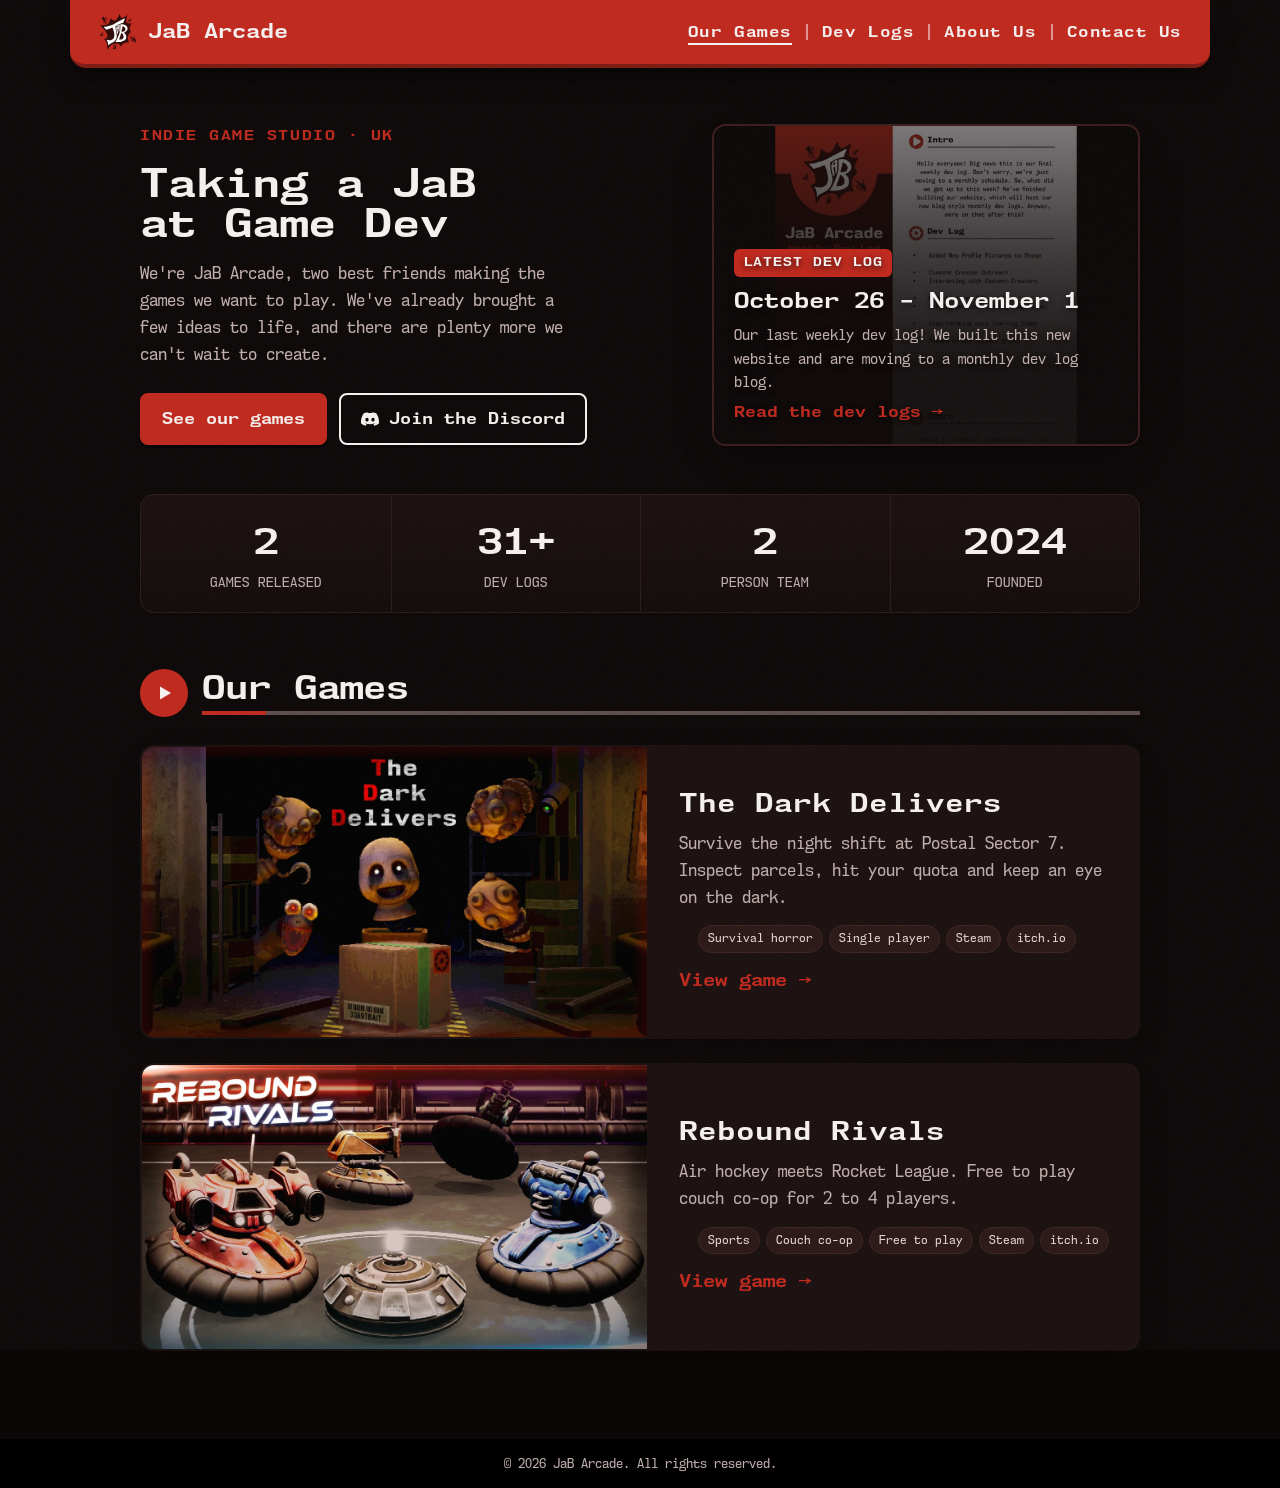
==== commit d505302d: "Updated Dev Log and added Press Kits" ====
--- a/index.html
+++ b/index.html
@@ -5,7 +5,7 @@
 <meta name="viewport" content="width=device-width, initial-scale=1, viewport-fit=cover">
 <title>JaB Arcade | Indie Game Studio</title>
 <meta name="description" content="JaB Arcade is a two-person indie game studio from the UK. Creators of The Dark Delivers.">
-<link rel="canonical" href="https://testing.jabarcade.com/">
+<link rel="canonical" href="https://jabarcade.com/">
 <link rel="icon" href="/img/favicon-32.png" sizes="32x32" type="image/png">
 <link rel="apple-touch-icon" href="/img/apple-touch-icon.png">
 <meta name="theme-color" content="#c0281c">
@@ -13,8 +13,8 @@
 <meta property="og:site_name" content="JaB Arcade">
 <meta property="og:title" content="JaB Arcade">
 <meta property="og:description" content="JaB Arcade is a two-person indie game studio from the UK. Creators of The Dark Delivers.">
-<meta property="og:url" content="https://testing.jabarcade.com/">
-<meta property="og:image" content="https://testing.jabarcade.com/img/og-jab.jpg">
+<meta property="og:url" content="https://jabarcade.com/">
+<meta property="og:image" content="https://jabarcade.com/img/og-jab.jpg">
 <meta property="og:image:width" content="1200">
 <meta property="og:image:height" content="630">
 <meta name="twitter:card" content="summary_large_image">
@@ -47,11 +47,11 @@
       </div>
     </div>
     <a class="news" href="/devlogs/">
-      <img src="/img/devlogs/2026-10-26-t.webp" alt="" width="640" height="640" style="object-position:center 12%">
+      <img src="/img/devlogs/2026-11-02-t.webp" alt="" width="640" height="640" style="object-position:center 12%">
       <span class="news-body">
         <span class="tag">Latest dev log</span>
-        <strong>October 19-25</strong>
-        <span class="ds">The Halloween update is out, plus a scarier Infection jump scare and lots of difficulty tuning.</span>
+        <strong>October 26 - November 1</strong>
+        <span class="ds">Our last weekly dev log! We built this new website and are moving to a monthly dev log blog.</span>
         <span class="go">Read the dev logs &rarr;</span>
       </span>
     </a>
@@ -59,7 +59,7 @@
 
   <section class="stats" aria-label="JaB Arcade in numbers">
     <div><strong data-count="2">2</strong><span>games released</span></div>
-    <div><strong data-count="30" data-suffix="+">30+</strong><span>dev logs</span></div>
+    <div><strong data-count="31" data-suffix="+">31+</strong><span>dev logs</span></div>
     <div><strong data-count="2">2</strong><span>person team</span></div>
     <div><strong data-count="2024">2024</strong><span>founded</span></div>
   </section>
--- a/style.css
+++ b/style.css
@@ -93,7 +93,8 @@
 .ghero::before{content:"";position:absolute;inset:0;z-index:1;background:linear-gradient(90deg,var(--maroon) 0 35%,rgba(48,12,11,.85) 55%,rgba(48,12,11,.2) 100%)}
 .ghero .wrap{position:relative;z-index:2}
 @media (max-width:820px){.ghero .bgimg{width:100%;opacity:.25}.ghero::before{background:rgba(48,12,11,.75)}}
-.ghero .in{position:relative;padding-block:72px 56px;display:grid;gap:16px;max-width:640px}
+.ghero .in{position:relative;padding-block:72px 56px;display:grid;gap:16px;max-width:760px}
+.ghero .in > :not(.cta){max-width:640px}
 .ghero h1{font-size:clamp(2rem,7vw,3.4rem)}
 .ghero h1 .r{color:var(--red)}
 .ghero p{color:var(--white);font-size:1.05rem}
